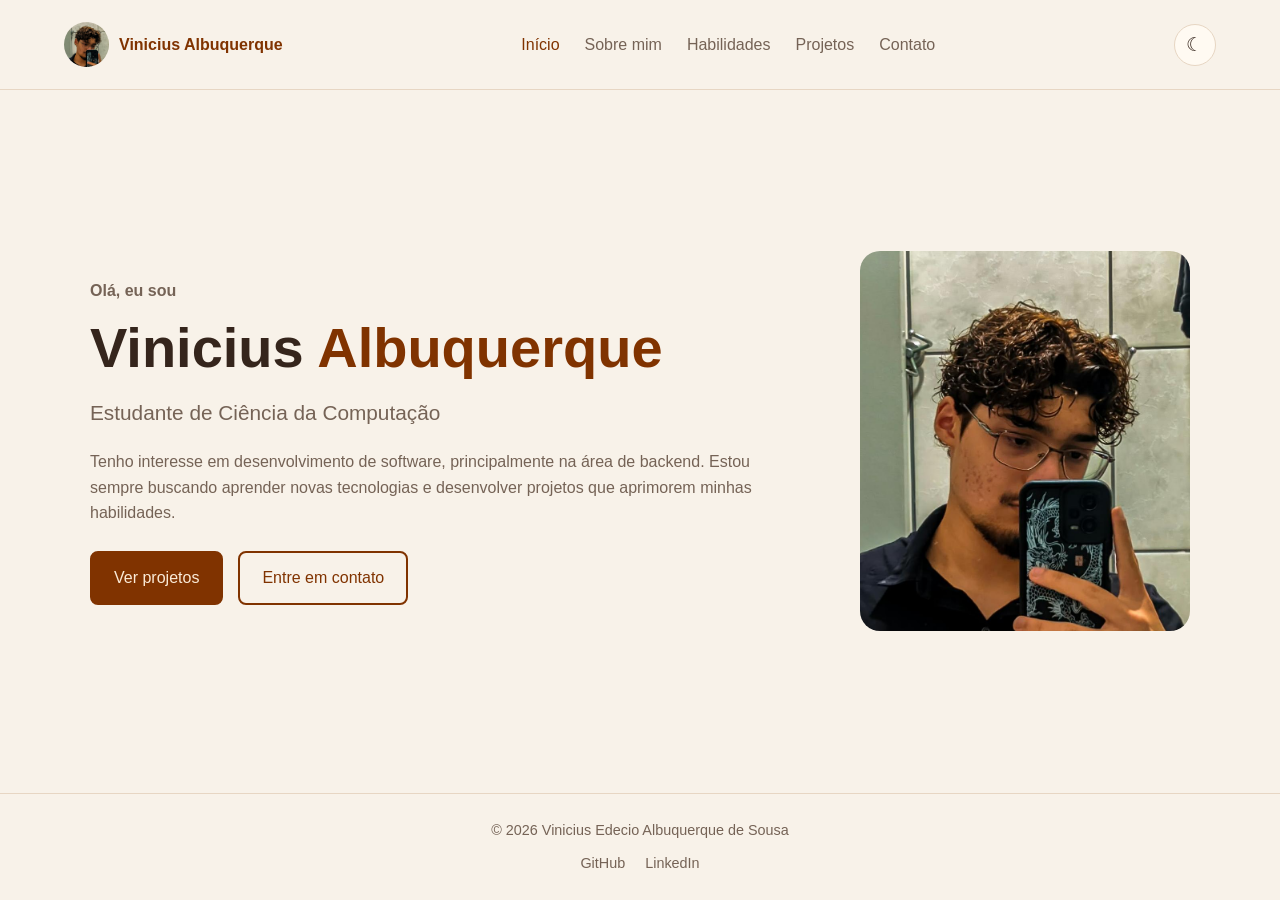
==== index.html @ 4494a406 "feat: importando conteudo" ====
<!DOCTYPE html>
<html lang="pt-BR">
<head>
    <meta charset="UTF-8">
    <meta name="viewport" content="width=device-width, initial-scale=1.0">
    <title>Portfólio | Vinicius Albuquerque</title>
    <link rel="stylesheet" href="css/style.css">
    <script src="js/script.js" defer></script>
</head>
<body>

    <header class="cabecalho">
        <a href="index.html" class="marca">
            <img src="img/fotoeu.jpeg" alt="Foto de Vinicius Albuquerque">
            <span>Vinicius Albuquerque</span>
        </a>

        <nav class="menu">
            <a href="index.html" class="ativo">Início</a>
            <a href="sobre.html">Sobre mim</a>
            <a href="habilidades.html">Habilidades</a>
            <a href="projetos.html">Projetos</a>
            <a href="contato.html">Contato</a>
        </nav>

        <button id="tema" class="botao-tema">☾</button>
    </header>

    <main class="inicio">
        <div class="inicio-texto">
            <p class="destaque">Olá, eu sou</p>

            <h1>Vinicius <span>Albuquerque</span></h1>

            <h2>Estudante de Ciência da Computação</h2>

            <p>
                Tenho interesse em desenvolvimento de software,
                principalmente na área de backend. Estou sempre
                buscando aprender novas tecnologias e desenvolver
                projetos que aprimorem minhas habilidades.
            </p>

            <div class="botoes">
                <a href="projetos.html" class="botao">Ver projetos</a>
                <a href="contato.html" class="botao botao-secundario">
                    Entre em contato
                </a>
            </div>
        </div>

        <div class="inicio-imagem">
            <img src="img/fotoeu.jpeg" alt="Foto de Vinicius Albuquerque">
        </div>
    </main>

    <footer class="rodape">
        <p>© <span id="ano"></span> Vinicius Edecio Albuquerque de Sousa</p>

        <div class="redes-rodape">
            <a href="https://github.com/Viniccius-Albuquerque" target="_blank"
            rel="noopener noreferrer">GitHub</a>

            <a href="https://www.linkedin.com/in/vinicius-albuquerque-376a172ba/" target="_blank"
            rel="noopener noreferrer">LinkedIn</a>
        </div>
    </footer>

</body>
</html>
---- css/style.css ----
:root {
    --marrom: rgb(128, 51, 0);
    --fundo: #f8f2e9;
    --cartao: #fffaf2;
    --texto: #35251c;
    --cinza: #756356;
    --borda: #e7d6c3;
}

body.escuro {
    --fundo: #171411;
    --cartao: #241e19;
    --texto: #f7e9d9;
    --cinza: #c3ad99;
    --borda: #49372a;
}

* {
    margin: 0;
    padding: 0;
    box-sizing: border-box;
}

body {
    font-family: Arial, sans-serif;
    background-color: var(--fundo);
    color: var(--texto);
    line-height: 1.6;
    min-height: 100vh;
    display: flex;
    flex-direction: column;
}

a {
    color: inherit;
    text-decoration: none;
}

main {
    flex: 1;
}

.cabecalho {
    display: flex;
    justify-content: space-between;
    align-items: center;
    gap: 20px;
    padding: 22px 5%;
    border-bottom: 1px solid var(--borda);
}
.logo {
    font-size: 1.8rem;
    font-weight: bold;
    color: var(--marrom);
}
.logo span {
    color: var(--texto);
}
.marca {
    display: flex;
    align-items: center;
    gap: 10px;
    color: var(--marrom);
    font-weight: bold;
}
.marca img {
    width: 45px;
    height: 45px;
    border-radius: 50%;
    object-fit: cover;
}
.menu {
    display: flex;
    gap: 25px;
}
.menu a {
    color: var(--cinza);
}
.menu a:hover,
.menu .ativo {
    color: var(--marrom);
}
.botao-tema {
    background-color: var(--cartao);
    color: var(--texto);
    border: 1px solid var(--borda);
    border-radius: 50%;
    width: 42px;
    height: 42px;
    font-size: 1.2rem;
}
.botao {
    display: inline-block;
    background-color: var(--marrom);
    color: antiquewhite;
    padding: 12px 22px;
    border: 2px solid var(--marrom);
    border-radius: 8px;
    cursor: pointer;
}
.botao:hover {
    background-color: #4b210b;
}
.botao,
.botao-tema {
    transition: transform 0.2s;
}
.botao:hover,
.botao-tema:hover {
    transform: translateY(-3px);
}
.botao-secundario {
    background-color: transparent;
    color: var(--marrom);
}
.botao-secundario:hover {
    background-color: var(--marrom);
    color: antiquewhite;
}
.botoes {
    display: flex;
    gap: 15px;
    margin-top: 25px;
    flex-wrap: wrap;
}


.inicio {
    display: flex;
    align-items: center;
    justify-content: space-between;
    gap: 60px;
    width: 90%;
    max-width: 1100px;
    margin: auto;
    padding: 80px 0;
}
.inicio-texto {
    flex: 1;
}
.destaque {
    color: var(--marrom);
    font-weight: bold;
    margin-bottom: 10px;
}
.inicio h1 {
    font-size: 3.5rem;
    line-height: 1.2;
    margin-bottom: 15px;
}
.inicio h1 span,
.titulo-pagina h1 span {
    color: var(--marrom);
}
.inicio h2 {
    color: var(--cinza);
    font-size: 1.3rem;
    font-weight: normal;
    margin-bottom: 20px;
}
.inicio-texto p {
    color: var(--cinza);
}
.inicio-imagem {
    width: 330px;
    height: 380px;
    background-color: var(--borda);
    border-radius: 20px;
    overflow: hidden;
}
.inicio-imagem img {
    width: 100%;
    height: 100%;
    object-fit: cover;
}

.pagina {
    width: 90%;
    max-width: 1100px;
    margin: auto;
    padding: 60px 0;
}

.titulo-pagina {
    text-align: center;
    margin-bottom: 40px;
}

.titulo-pagina h1 {
    font-size: 2.8rem;
    margin-bottom: 15px;
}

.subtitulo {
    color: var(--cinza);
}

.cartao {
    background-color: var(--cartao);
    border: 1px solid var(--borda);
    border-radius: 14px;
    padding: 28px;
}

.cartao h2 {
    color: var(--marrom);
    margin-bottom: 15px;
}

.sobre {
    max-width: 850px;
    margin: auto;
}

.sobre p {
    color: var(--cinza);
    margin-bottom: 15px;
}
#mostrar-mais {
    margin-top: 10px;
}

.grade-habilidades {
    display: grid;
    grid-template-columns: repeat(3, 1fr);
    gap: 22px;
}

.habilidade {
    text-align: center;
}


.icone {
    display: flex;
    align-items: center;
    justify-content: center;
    width: 65px;
    height: 65px;
    margin: 0 auto 20px;
    border-radius: 15px;
    background-color: var(--marrom);
    color: antiquewhite;
    font-size: 1.3rem;
    font-weight: bold;
}

.habilidade p {
    color: var(--cinza);
}

.grade-projetos {
    display: grid;
    grid-template-columns: repeat(2, 1fr);
    gap: 25px;
}

.etiqueta {
    color: var(--marrom);
    font-weight: bold;
    margin-bottom: 15px;
}

.projeto p {
    color: var(--cinza);
    margin-bottom: 20px;
}

.tags {
    display: flex;
    flex-wrap: wrap;
    gap: 8px;
    margin-bottom: 20px;
}

.tags span {
    border: 1px solid var(--borda);
    border-radius: 5px;
    padding: 5px 10px;
    color: var(--cinza);
    font-size: 0.85rem;
}

.link-projeto {
    color: var(--marrom);
    font-weight: bold;
}

.link-projeto:hover {
    text-decoration: underline;
}

.contato {
    display: grid;
    grid-template-columns: 1fr 1.3fr;
    gap: 25px;
    align-items: start;
}

.rede {
    display: block;
    border: 1px solid var(--borda);
    border-radius: 8px;
    padding: 15px;
    margin-top: 12px;
}

.rede:hover {
    color: var(--marrom);
}

.campo {
    display: flex;
    flex-direction: column;
    margin-bottom: 20px;
}

.campo label {
    margin-bottom: 8px;
    font-weight: bold;
}

.campo input,
.campo textarea {
    padding: 12px;
    border: 1px solid var(--borda);
    border-radius: 8px;
    background-color: var(--fundo);
    color: var(--texto);
    font-family: Arial, sans-serif;
    font-size: 1rem;
}

.campo textarea {
    resize: vertical;
}

.rodape {
    text-align: center;
    padding: 25px 5%;
    border-top: 1px solid var(--borda);
    color: var(--cinza);
    font-size: 0.9rem;
}
.redes-rodape {
    display: flex;
    justify-content: center;
    gap: 20px;
    margin-top: 10px;
}

.redes-rodape a:hover {
    color: var(--marrom);
}

@media (max-width: 800px) {
    .cabecalho {
        flex-wrap: wrap;
        justify-content: center;
    }

    .menu {
        flex-wrap: wrap;
        justify-content: center;
        gap: 15px;
    }

    .inicio {
        gap: 30px;
    }

    .inicio-imagem {
        width: 280px;
        height: 330px;
    }

    .grade-habilidades {
        grid-template-columns: repeat(2, 1fr);
    }
}

@media (max-width: 600px) {
    .inicio {
        flex-direction: column-reverse;
        text-align: center;
    }

    .inicio h1 {
        font-size: 2.5rem;
    }

    .inicio-imagem {
        width: 250px;
        height: 280px;
    }

    .botoes {
        justify-content: center;
    }

    .grade-habilidades,
    .grade-projetos,
    .contato {
        grid-template-columns: 1fr;
    }

    .titulo-pagina h1 {
        font-size: 2.2rem;
    }
}
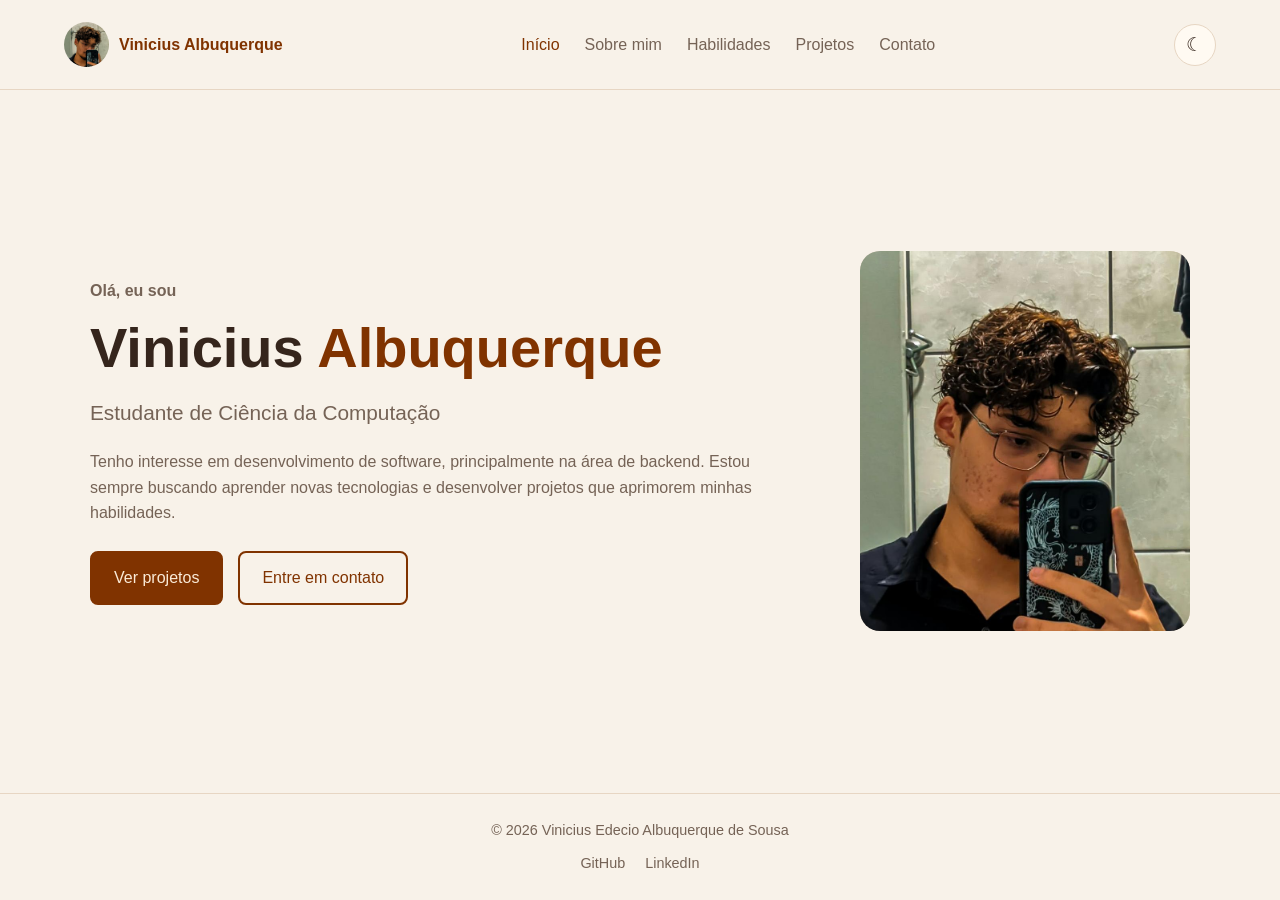
==== commit a700e6b1: "update: caminho dos arquivos" ====
--- a/index.html
+++ b/index.html
@@ -18,10 +18,10 @@
 
         <nav class="menu">
             <a href="index.html" class="ativo">Início</a>
-            <a href="sobre.html">Sobre mim</a>
-            <a href="habilidades.html">Habilidades</a>
-            <a href="projetos.html">Projetos</a>
-            <a href="contato.html">Contato</a>
+            <a href="templates/sobre.html">Sobre mim</a>
+            <a href="templates/habilidades.html">Habilidades</a>
+            <a href="templates/projetos.html">Projetos</a>
+            <a href="templates/contato.html">Contato</a>
         </nav>
 
         <button id="tema" class="botao-tema">☾</button>
@@ -43,8 +43,8 @@
             </p>
 
             <div class="botoes">
-                <a href="projetos.html" class="botao">Ver projetos</a>
-                <a href="contato.html" class="botao botao-secundario">
+                <a href="templates/projetos.html" class="botao">Ver projetos</a>
+                <a href="templates/contato.html" class="botao botao-secundario">
                     Entre em contato
                 </a>
             </div>
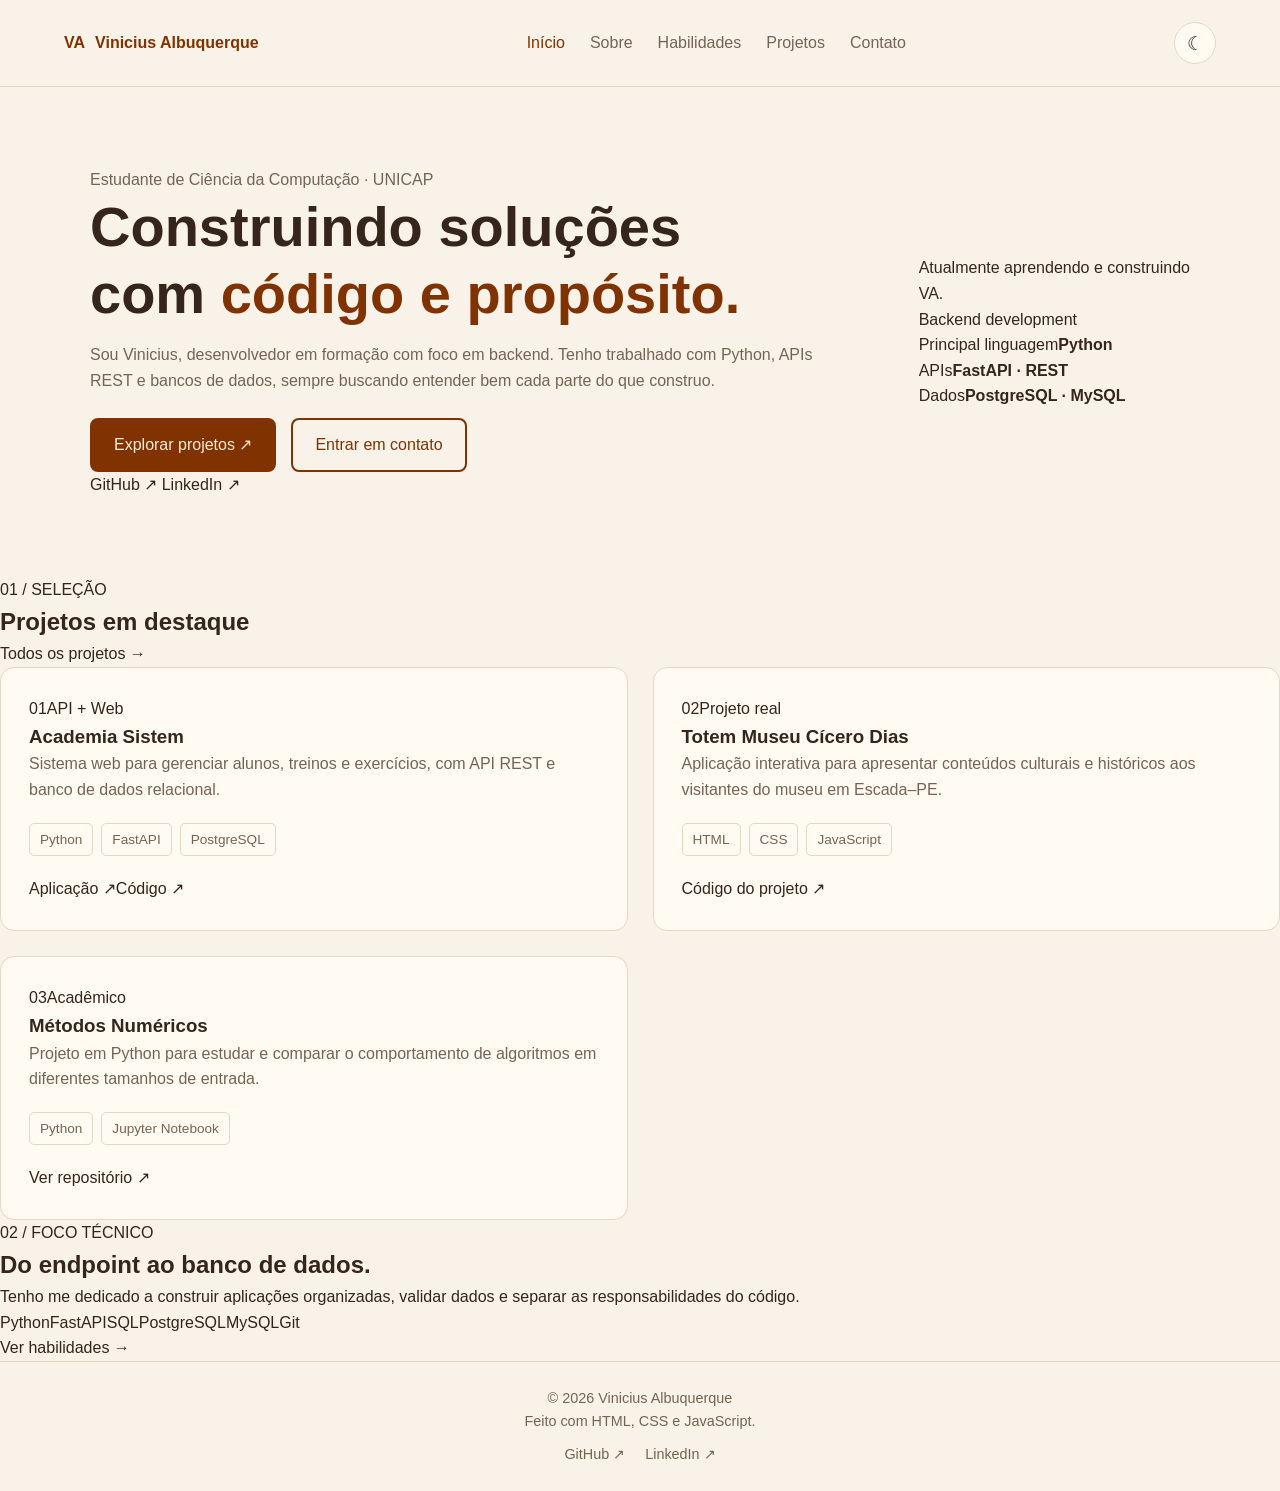
==== commit 08af5eae: "Reestruturar página inicial do portfólio" ====
--- a/index.html
+++ b/index.html
@@ -1,71 +1,97 @@
-
 <!DOCTYPE html>
 <html lang="pt-BR">
 <head>
     <meta charset="UTF-8">
     <meta name="viewport" content="width=device-width, initial-scale=1.0">
-    <title>Portfólio | Vinicius Albuquerque</title>
+    <meta name="description" content="Portfólio de Vinicius Albuquerque, estudante de Ciência da Computação com foco em desenvolvimento backend, Python e APIs.">
+    <meta name="theme-color" content="#f8f2e9">
+    <title>Vinicius Albuquerque | Desenvolvedor Backend</title>
     <link rel="stylesheet" href="css/style.css">
     <script src="js/script.js" defer></script>
 </head>
 <body>
-
     <header class="cabecalho">
-        <a href="index.html" class="marca">
-            <img src="img/fotoeu.jpeg" alt="Foto de Vinicius Albuquerque">
+        <a href="index.html" class="marca" aria-label="Página inicial de Vinicius Albuquerque">
+            <span class="marca-simbolo">VA</span>
             <span>Vinicius Albuquerque</span>
         </a>
-
-        <nav class="menu">
-            <a href="index.html" class="ativo">Início</a>
-            <a href="templates/sobre.html">Sobre mim</a>
+        <nav class="menu" aria-label="Navegação principal">
+            <a href="index.html" class="ativo" aria-current="page">Início</a>
+            <a href="templates/sobre.html">Sobre</a>
             <a href="templates/habilidades.html">Habilidades</a>
             <a href="templates/projetos.html">Projetos</a>
             <a href="templates/contato.html">Contato</a>
         </nav>
-
-        <button id="tema" class="botao-tema">☾</button>
+        <button id="tema" class="botao-tema" type="button" aria-label="Alternar tema" title="Alternar tema">☾</button>
     </header>
 
-    <main class="inicio">
-        <div class="inicio-texto">
-            <p class="destaque">Olá, eu sou</p>
+    <main>
+        <section class="inicio largura">
+            <div class="inicio-texto">
+                <p class="sobretitulo"><span class="ponto"></span> Estudante de Ciência da Computação · UNICAP</p>
+                <h1>Construindo soluções<br>com <span>código e propósito.</span></h1>
+                <p class="introducao">Sou Vinicius, desenvolvedor em formação com foco em backend. Tenho trabalhado com Python, APIs REST e bancos de dados, sempre buscando entender bem cada parte do que construo.</p>
+                <div class="botoes">
+                    <a href="templates/projetos.html" class="botao">Explorar projetos <span aria-hidden="true">↗</span></a>
+                    <a href="templates/contato.html" class="botao botao-secundario">Entrar em contato</a>
+                </div>
+                <div class="atalhos">
+                    <a href="https://github.com/Viniccius-Albuquerque" target="_blank" rel="noopener noreferrer">GitHub <span aria-hidden="true">↗</span></a>
+                    <a href="https://www.linkedin.com/in/vinicius-albuquerque-376a172ba/" target="_blank" rel="noopener noreferrer">LinkedIn <span aria-hidden="true">↗</span></a>
+                </div>
+            </div>
+            <aside class="cartao-perfil" aria-label="Resumo profissional">
+                <div class="perfil-topo"><span class="status"></span> Atualmente aprendendo e construindo</div>
+                <div class="perfil-iniciais">VA<span>.</span></div>
+                <p class="perfil-legenda">Backend development</p>
+                <div class="linha-perfil"></div>
+                <div class="perfil-dado"><span>Principal linguagem</span><strong>Python</strong></div>
+                <div class="perfil-dado"><span>APIs</span><strong>FastAPI · REST</strong></div>
+                <div class="perfil-dado"><span>Dados</span><strong>PostgreSQL · MySQL</strong></div>
+            </aside>
+        </section>
 
-            <h1>Vinicius <span>Albuquerque</span></h1>
+        <section class="secao largura">
+            <div class="cabecalho-secao">
+                <div><p class="sobretitulo">01 / SELEÇÃO</p><h2>Projetos em destaque</h2></div>
+                <a class="link-texto" href="templates/projetos.html">Todos os projetos <span aria-hidden="true">→</span></a>
+            </div>
+            <div class="grade-projetos">
+                <article class="cartao projeto">
+                    <div class="projeto-topo"><span class="projeto-numero">01</span><span class="projeto-tipo">API + Web</span></div>
+                    <h3>Academia Sistem</h3>
+                    <p>Sistema web para gerenciar alunos, treinos e exercícios, com API REST e banco de dados relacional.</p>
+                    <div class="tags"><span>Python</span><span>FastAPI</span><span>PostgreSQL</span></div>
+                    <div class="links-projeto"><a href="https://academiasistem.netlify.app" target="_blank" rel="noopener noreferrer">Aplicação ↗</a><a href="https://github.com/Viniccius-Albuquerque/Academia_Sistem" target="_blank" rel="noopener noreferrer">Código ↗</a></div>
+                </article>
+                <article class="cartao projeto">
+                    <div class="projeto-topo"><span class="projeto-numero">02</span><span class="projeto-tipo">Projeto real</span></div>
+                    <h3>Totem Museu Cícero Dias</h3>
+                    <p>Aplicação interativa para apresentar conteúdos culturais e históricos aos visitantes do museu em Escada–PE.</p>
+                    <div class="tags"><span>HTML</span><span>CSS</span><span>JavaScript</span></div>
+                    <div class="links-projeto"><a href="https://github.com/Viniccius-Albuquerque/site-Cicero-Dias" target="_blank" rel="noopener noreferrer">Código do projeto ↗</a></div>
+                </article>
+                <article class="cartao projeto">
+                    <div class="projeto-topo"><span class="projeto-numero">03</span><span class="projeto-tipo">Acadêmico</span></div>
+                    <h3>Métodos Numéricos</h3>
+                    <p>Projeto em Python para estudar e comparar o comportamento de algoritmos em diferentes tamanhos de entrada.</p>
+                    <div class="tags"><span>Python</span><span>Jupyter Notebook</span></div>
+                    <div class="links-projeto"><a href="https://github.com/Viniccius-Albuquerque/Numerical-Methods" target="_blank" rel="noopener noreferrer">Ver repositório ↗</a></div>
+                </article>
+            </div>
+        </section>
 
-            <h2>Estudante de Ciência da Computação</h2>
-
-            <p>
-                Tenho interesse em desenvolvimento de software,
-                principalmente na área de backend. Estou sempre
-                buscando aprender novas tecnologias e desenvolver
-                projetos que aprimorem minhas habilidades.
-            </p>
-
-            <div class="botoes">
-                <a href="templates/projetos.html" class="botao">Ver projetos</a>
-                <a href="templates/contato.html" class="botao botao-secundario">
-                    Entre em contato
-                </a>
-            </div>
-        </div>
-
-        <div class="inicio-imagem">
-            <img src="img/fotoeu.jpeg" alt="Foto de Vinicius Albuquerque">
-        </div>
+        <section class="faixa largura">
+            <div><p class="sobretitulo">02 / FOCO TÉCNICO</p><h2>Do endpoint ao banco de dados.</h2><p>Tenho me dedicado a construir aplicações organizadas, validar dados e separar as responsabilidades do código.</p></div>
+            <div class="stack-lista"><span>Python</span><span>FastAPI</span><span>SQL</span><span>PostgreSQL</span><span>MySQL</span><span>Git</span></div>
+            <a class="link-texto" href="templates/habilidades.html">Ver habilidades <span aria-hidden="true">→</span></a>
+        </section>
     </main>
 
     <footer class="rodape">
-        <p>© <span id="ano"></span> Vinicius Edecio Albuquerque de Sousa</p>
-
-        <div class="redes-rodape">
-            <a href="https://github.com/Viniccius-Albuquerque" target="_blank"
-            rel="noopener noreferrer">GitHub</a>
-
-            <a href="https://www.linkedin.com/in/vinicius-albuquerque-376a172ba/" target="_blank"
-            rel="noopener noreferrer">LinkedIn</a>
-        </div>
+        <p>© <span id="ano"></span> Vinicius Albuquerque</p>
+        <p>Feito com HTML, CSS e JavaScript.</p>
+        <div class="redes-rodape"><a href="https://github.com/Viniccius-Albuquerque" target="_blank" rel="noopener noreferrer">GitHub ↗</a><a href="https://www.linkedin.com/in/vinicius-albuquerque-376a172ba/" target="_blank" rel="noopener noreferrer">LinkedIn ↗</a></div>
     </footer>
-
 </body>
-</html>
+</html>
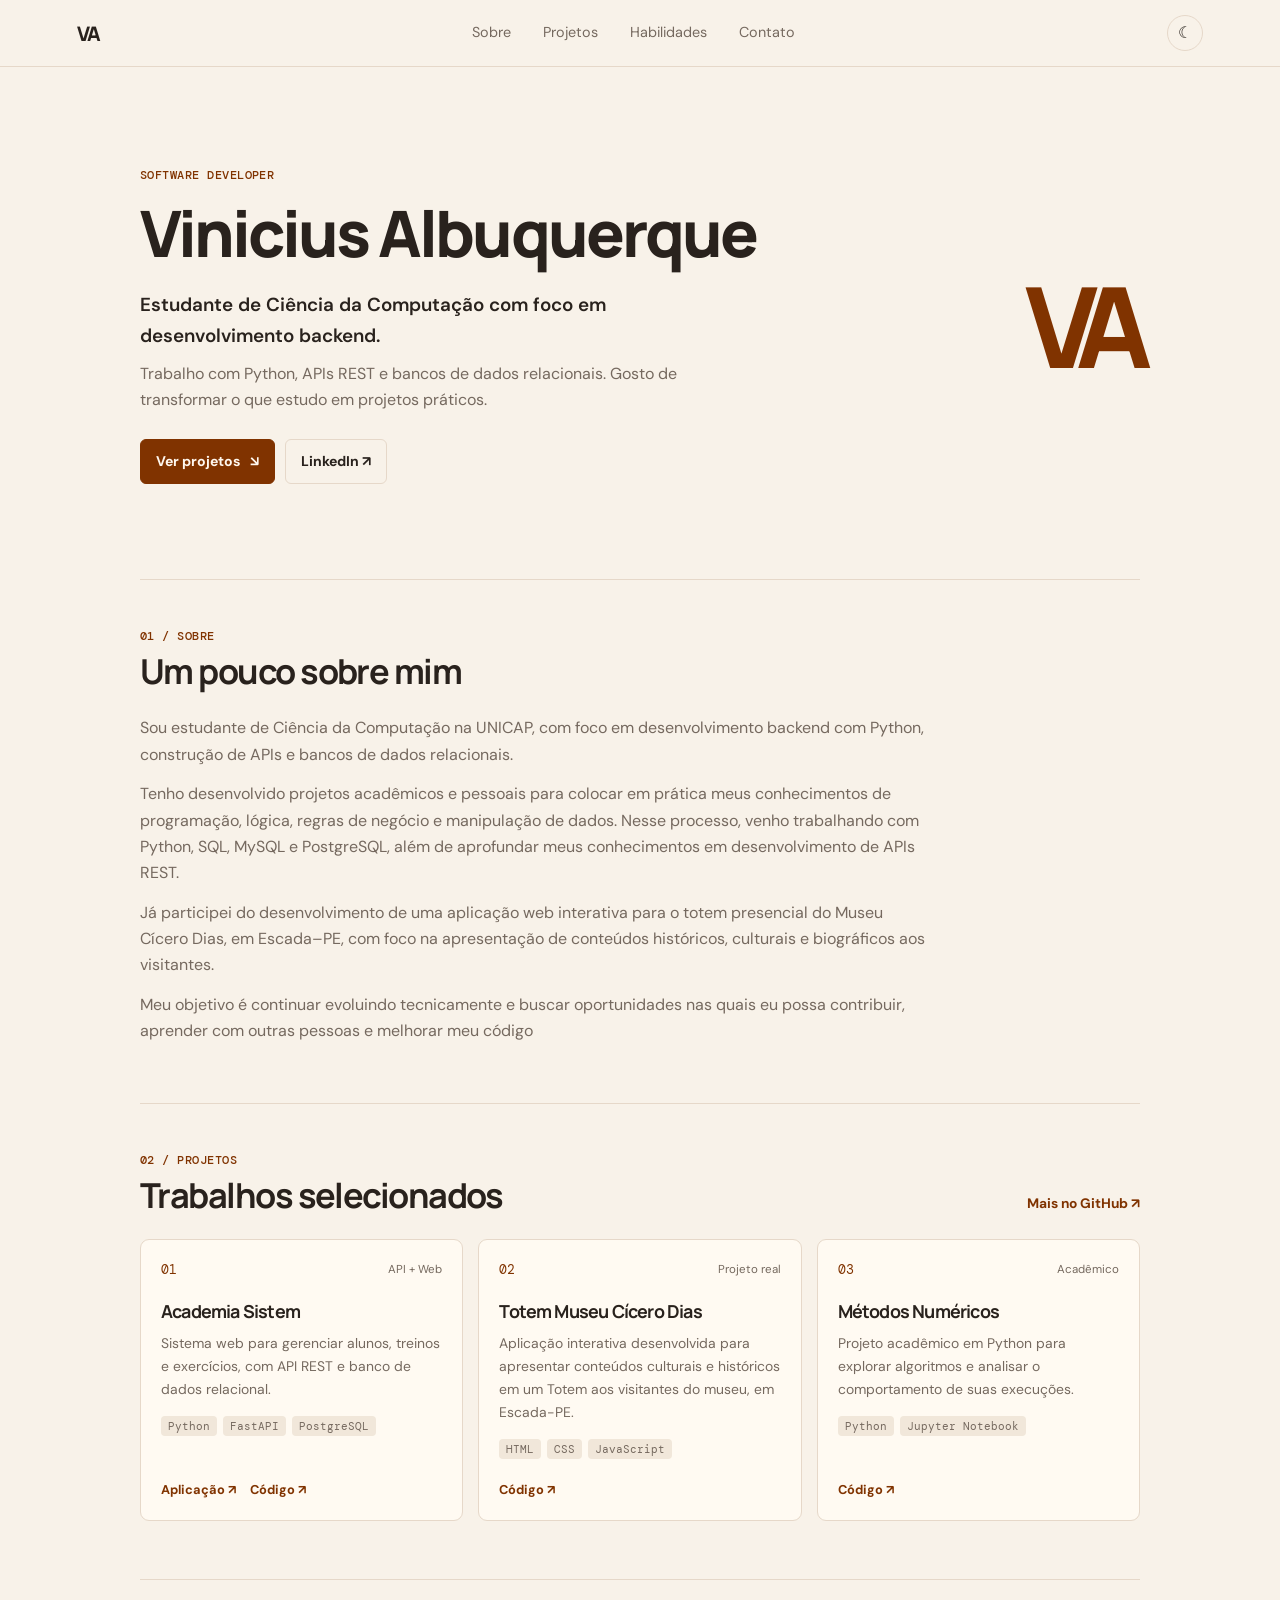
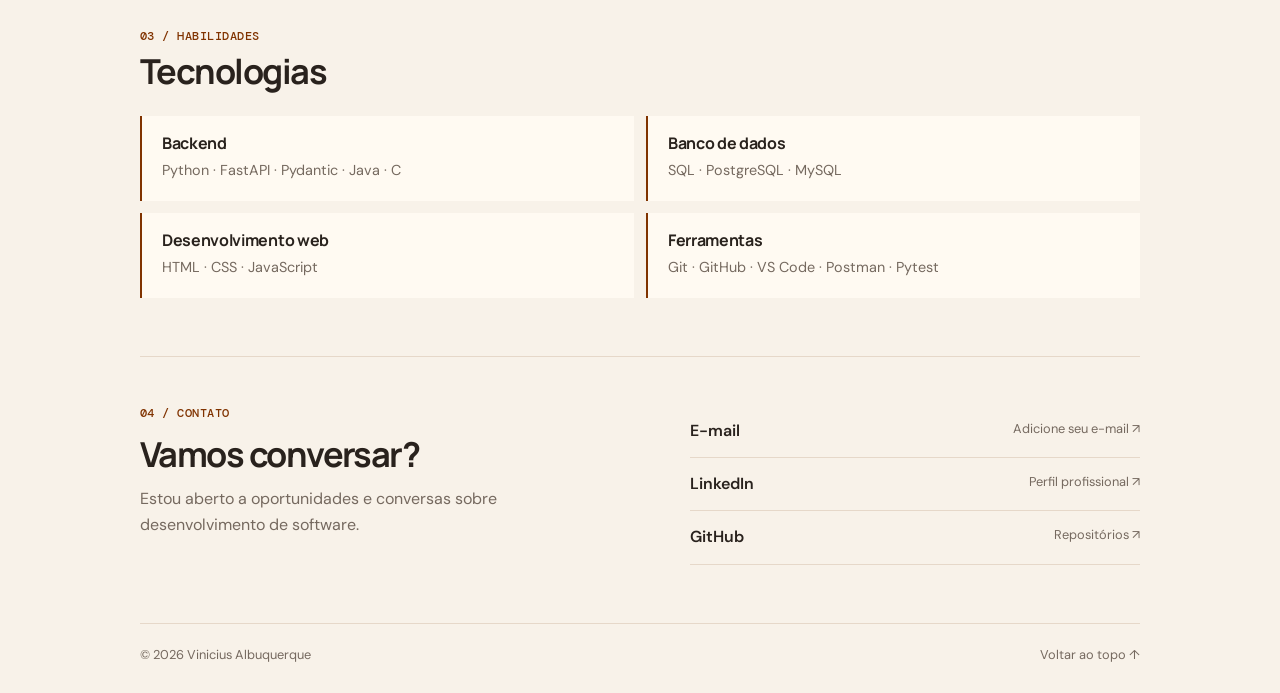
==== commit c6f1cb1d: "refactor: atualizando a arquitetura" ====
--- a/index.html
+++ b/index.html
@@ -3,95 +3,145 @@
 <head>
     <meta charset="UTF-8">
     <meta name="viewport" content="width=device-width, initial-scale=1.0">
-    <meta name="description" content="Portfólio de Vinicius Albuquerque, estudante de Ciência da Computação com foco em desenvolvimento backend, Python e APIs.">
+    <meta name="description" content="Portfólio de Vinicius Albuquerque, estudante de Ciência da Computação com foco em desenvolvimento backend.">
     <meta name="theme-color" content="#f8f2e9">
-    <title>Vinicius Albuquerque | Desenvolvedor Backend</title>
+    <title>Vinicius Albuquerque | Desenvolvedor</title>
     <link rel="stylesheet" href="css/style.css">
     <script src="js/script.js" defer></script>
 </head>
 <body>
     <header class="cabecalho">
-        <a href="index.html" class="marca" aria-label="Página inicial de Vinicius Albuquerque">
-            <span class="marca-simbolo">VA</span>
-            <span>Vinicius Albuquerque</span>
-        </a>
-        <nav class="menu" aria-label="Navegação principal">
-            <a href="index.html" class="ativo" aria-current="page">Início</a>
-            <a href="templates/sobre.html">Sobre</a>
-            <a href="templates/habilidades.html">Habilidades</a>
-            <a href="templates/projetos.html">Projetos</a>
-            <a href="templates/contato.html">Contato</a>
+        <a class="marca" href="#inicio" aria-label="Vinicius Albuquerque — início">VA</a>
+
+        <nav class="navegacao" aria-label="Navegação principal">
+            <a href="#sobre">Sobre</a>
+            <a href="#projetos">Projetos</a>
+            <a href="#habilidades">Habilidades</a>
+            <a href="#contato">Contato</a>
         </nav>
-        <button id="tema" class="botao-tema" type="button" aria-label="Alternar tema" title="Alternar tema">☾</button>
+
+        <button class="botao-tema" id="tema" type="button" aria-label="Ativar tema escuro" title="Alternar tema">☾</button>
     </header>
 
     <main>
-        <section class="inicio largura">
-            <div class="inicio-texto">
-                <p class="sobretitulo"><span class="ponto"></span> Estudante de Ciência da Computação · UNICAP</p>
-                <h1>Construindo soluções<br>com <span>código e propósito.</span></h1>
-                <p class="introducao">Sou Vinicius, desenvolvedor em formação com foco em backend. Tenho trabalhado com Python, APIs REST e bancos de dados, sempre buscando entender bem cada parte do que construo.</p>
-                <div class="botoes">
-                    <a href="templates/projetos.html" class="botao">Explorar projetos <span aria-hidden="true">↗</span></a>
-                    <a href="templates/contato.html" class="botao botao-secundario">Entrar em contato</a>
-                </div>
-                <div class="atalhos">
-                    <a href="https://github.com/Viniccius-Albuquerque" target="_blank" rel="noopener noreferrer">GitHub <span aria-hidden="true">↗</span></a>
-                    <a href="https://www.linkedin.com/in/vinicius-albuquerque-376a172ba/" target="_blank" rel="noopener noreferrer">LinkedIn <span aria-hidden="true">↗</span></a>
+        <section class="inicio secao-largura" id="inicio">
+            <div class="inicio-conteudo">
+                <p class="sobretitulo">Software Developer</p>
+                <h1>Vinicius Albuquerque</h1>
+                <p class="cargo">Estudante de Ciência da Computação com foco em desenvolvimento backend.</p>
+                <p class="resumo">Trabalho com Python, APIs REST e bancos de dados relacionais. Gosto de transformar o que estudo em projetos práticos.</p>
+                <div class="acoes">
+                    <a class="botao" href="#projetos">Ver projetos <span aria-hidden="true">↘</span></a>
+                    <a class="botao botao-secundario" href="https://www.linkedin.com/in/vinicius-albuquerque-376a172ba/" target="_blank" rel="noopener noreferrer">LinkedIn ↗</a>
                 </div>
             </div>
-            <aside class="cartao-perfil" aria-label="Resumo profissional">
-                <div class="perfil-topo"><span class="status"></span> Atualmente aprendendo e construindo</div>
-                <div class="perfil-iniciais">VA<span>.</span></div>
-                <p class="perfil-legenda">Backend development</p>
-                <div class="linha-perfil"></div>
-                <div class="perfil-dado"><span>Principal linguagem</span><strong>Python</strong></div>
-                <div class="perfil-dado"><span>APIs</span><strong>FastAPI · REST</strong></div>
-                <div class="perfil-dado"><span>Dados</span><strong>PostgreSQL · MySQL</strong></div>
-            </aside>
+            <div class="monograma" aria-hidden="true">VA</div>
         </section>
 
-        <section class="secao largura">
-            <div class="cabecalho-secao">
-                <div><p class="sobretitulo">01 / SELEÇÃO</p><h2>Projetos em destaque</h2></div>
-                <a class="link-texto" href="templates/projetos.html">Todos os projetos <span aria-hidden="true">→</span></a>
+        <section class="secao secao-largura" id="sobre">
+            <div class="titulo-secao">
+                <p class="sobretitulo">01 / Sobre</p>
+                <h2>Um pouco sobre mim</h2>
             </div>
+            <div class="sobre-conteudo">
+                <p>Sou estudante de Ciência da Computação na UNICAP, com foco em desenvolvimento backend com Python, construção de APIs e bancos de dados relacionais.</p>
+                <p>Tenho desenvolvido projetos acadêmicos e pessoais para colocar em prática meus conhecimentos de programação, lógica, regras de negócio e manipulação de dados. Nesse processo, venho trabalhando com Python, SQL, MySQL e PostgreSQL, além de aprofundar meus conhecimentos em desenvolvimento de APIs REST.</p>
+                <p>Já participei do desenvolvimento de uma aplicação web interativa para o totem presencial do Museu Cícero Dias, em Escada–PE, com foco na apresentação de conteúdos históricos, culturais e biográficos aos visitantes.</p>
+                <p>Meu objetivo é continuar evoluindo tecnicamente e buscar oportunidades nas quais eu possa contribuir, aprender com outras pessoas e melhorar meu código</p>
+            </div>
+        </section>
+
+        <section class="secao secao-largura" id="projetos">
+            <div class="titulo-secao titulo-com-link">
+                <div>
+                    <p class="sobretitulo">02 / Projetos</p>
+                    <h2>Trabalhos selecionados</h2>
+                </div>
+                <a class="link-texto" href="https://github.com/Viniccius-Albuquerque" target="_blank" rel="noopener noreferrer">Mais no GitHub ↗</a>
+            </div>
+
             <div class="grade-projetos">
-                <article class="cartao projeto">
-                    <div class="projeto-topo"><span class="projeto-numero">01</span><span class="projeto-tipo">API + Web</span></div>
+                <article class="projeto">
+                    <div class="projeto-cabecalho"><span>01</span><span class="tipo-projeto">API + Web</span></div>
                     <h3>Academia Sistem</h3>
                     <p>Sistema web para gerenciar alunos, treinos e exercícios, com API REST e banco de dados relacional.</p>
-                    <div class="tags"><span>Python</span><span>FastAPI</span><span>PostgreSQL</span></div>
-                    <div class="links-projeto"><a href="https://academiasistem.netlify.app" target="_blank" rel="noopener noreferrer">Aplicação ↗</a><a href="https://github.com/Viniccius-Albuquerque/Academia_Sistem" target="_blank" rel="noopener noreferrer">Código ↗</a></div>
+                    <ul class="tecnologias-projeto" aria-label="Tecnologias utilizadas">
+                        <li>Python</li><li>FastAPI</li><li>PostgreSQL</li>
+                    </ul>
+                    <div class="links-projeto">
+                        <a href="https://academiasistem.netlify.app" target="_blank" rel="noopener noreferrer">Aplicação ↗</a>
+                        <a href="https://github.com/Viniccius-Albuquerque/Academia_Sistem" target="_blank" rel="noopener noreferrer">Código ↗</a>
+                    </div>
                 </article>
-                <article class="cartao projeto">
-                    <div class="projeto-topo"><span class="projeto-numero">02</span><span class="projeto-tipo">Projeto real</span></div>
+
+                <article class="projeto">
+                    <div class="projeto-cabecalho"><span>02</span><span class="tipo-projeto">Projeto real</span></div>
                     <h3>Totem Museu Cícero Dias</h3>
-                    <p>Aplicação interativa para apresentar conteúdos culturais e históricos aos visitantes do museu em Escada–PE.</p>
-                    <div class="tags"><span>HTML</span><span>CSS</span><span>JavaScript</span></div>
-                    <div class="links-projeto"><a href="https://github.com/Viniccius-Albuquerque/site-Cicero-Dias" target="_blank" rel="noopener noreferrer">Código do projeto ↗</a></div>
+                    <p>Aplicação interativa desenvolvida para apresentar conteúdos culturais e históricos em um Totem aos visitantes do museu, em Escada-PE.</p>
+                    <ul class="tecnologias-projeto" aria-label="Tecnologias utilizadas">
+                        <li>HTML</li><li>CSS</li><li>JavaScript</li>
+                    </ul>
+                    <div class="links-projeto">
+                        <a href="https://github.com/Viniccius-Albuquerque/site-Cicero-Dias" target="_blank" rel="noopener noreferrer">Código ↗</a>
+                    </div>
                 </article>
-                <article class="cartao projeto">
-                    <div class="projeto-topo"><span class="projeto-numero">03</span><span class="projeto-tipo">Acadêmico</span></div>
+
+                <article class="projeto">
+                    <div class="projeto-cabecalho"><span>03</span><span class="tipo-projeto">Acadêmico</span></div>
                     <h3>Métodos Numéricos</h3>
-                    <p>Projeto em Python para estudar e comparar o comportamento de algoritmos em diferentes tamanhos de entrada.</p>
-                    <div class="tags"><span>Python</span><span>Jupyter Notebook</span></div>
-                    <div class="links-projeto"><a href="https://github.com/Viniccius-Albuquerque/Numerical-Methods" target="_blank" rel="noopener noreferrer">Ver repositório ↗</a></div>
+                    <p>Projeto acadêmico em Python para explorar algoritmos e analisar o comportamento de suas execuções.</p>
+                    <ul class="tecnologias-projeto" aria-label="Tecnologias utilizadas">
+                        <li>Python</li><li>Jupyter Notebook</li>
+                    </ul>
+                    <div class="links-projeto">
+                        <a href="https://github.com/Viniccius-Albuquerque/Numerical-Methods" target="_blank" rel="noopener noreferrer">Código ↗</a>
+                    </div>
                 </article>
             </div>
         </section>
 
-        <section class="faixa largura">
-            <div><p class="sobretitulo">02 / FOCO TÉCNICO</p><h2>Do endpoint ao banco de dados.</h2><p>Tenho me dedicado a construir aplicações organizadas, validar dados e separar as responsabilidades do código.</p></div>
-            <div class="stack-lista"><span>Python</span><span>FastAPI</span><span>SQL</span><span>PostgreSQL</span><span>MySQL</span><span>Git</span></div>
-            <a class="link-texto" href="templates/habilidades.html">Ver habilidades <span aria-hidden="true">→</span></a>
+        <section class="secao secao-largura" id="habilidades">
+            <div class="titulo-secao">
+                <p class="sobretitulo">03 / Habilidades</p>
+                <h2>Tecnologias</h2>
+            </div>
+            <div class="grade-habilidades">
+                <div class="grupo-habilidade">
+                    <h3>Backend</h3>
+                    <p>Python · FastAPI · Pydantic · Java · C</p>
+                </div>
+                <div class="grupo-habilidade">
+                    <h3>Banco de dados</h3>
+                    <p>SQL · PostgreSQL · MySQL</p>
+                </div>
+                <div class="grupo-habilidade">
+                    <h3>Desenvolvimento web</h3>
+                    <p>HTML · CSS · JavaScript</p>
+                </div>
+                <div class="grupo-habilidade">
+                    <h3>Ferramentas</h3>
+                    <p>Git · GitHub · VS Code · Postman · Pytest</p>
+                </div>
+            </div>
+        </section>
+
+        <section class="secao secao-largura contato" id="contato">
+            <div>
+                <p class="sobretitulo">04 / Contato</p>
+                <h2>Vamos conversar?</h2>
+                <p>Estou aberto a oportunidades e conversas sobre desenvolvimento de software.</p>
+            </div>
+            <div class="contato-links">
+                <a href="mailto:">E-mail <span>Adicione seu e-mail ↗</span></a>
+                <a href="https://www.linkedin.com/in/vinicius-albuquerque-376a172ba/" target="_blank" rel="noopener noreferrer">LinkedIn <span>Perfil profissional ↗</span></a>
+                <a href="https://github.com/Viniccius-Albuquerque" target="_blank" rel="noopener noreferrer">GitHub <span>Repositórios ↗</span></a>
+            </div>
         </section>
     </main>
 
-    <footer class="rodape">
+    <footer class="rodape secao-largura">
         <p>© <span id="ano"></span> Vinicius Albuquerque</p>
-        <p>Feito com HTML, CSS e JavaScript.</p>
-        <div class="redes-rodape"><a href="https://github.com/Viniccius-Albuquerque" target="_blank" rel="noopener noreferrer">GitHub ↗</a><a href="https://www.linkedin.com/in/vinicius-albuquerque-376a172ba/" target="_blank" rel="noopener noreferrer">LinkedIn ↗</a></div>
+        <a href="#inicio">Voltar ao topo ↑</a>
     </footer>
 </body>
-</html>+</html>
--- a/css/style.css
+++ b/css/style.css
@@ -1,410 +1,182 @@
+@import url('https://fonts.googleapis.com/css2?family=DM+Mono:wght@400;500&family=DM+Sans:wght@400;500;600;700&family=Manrope:wght@400;500;600;700;800&display=swap');
+
 :root {
-    --marrom: rgb(128, 51, 0);
+    color-scheme: light;
     --fundo: #f8f2e9;
     --cartao: #fffaf2;
-    --texto: #35251c;
-    --cinza: #756356;
-    --borda: #e7d6c3;
+    --texto: #29221d;
+    --suave: #75695f;
+    --destaque: #803300;
+    --borda: #e6d8c9;
+    --superficie: #f1e7da;
 }
-
 body.escuro {
+    color-scheme: dark;
     --fundo: #171411;
-    --cartao: #241e19;
-    --texto: #f7e9d9;
-    --cinza: #c3ad99;
-    --borda: #49372a;
+    --cartao: #211b17;
+    --texto: #f4e8dc;
+    --suave: #bcae9f;
+    --destaque: #e4a878;
+    --borda: #49392d;
+    --superficie: #2a211a;
 }
-
-* {
-    margin: 0;
-    padding: 0;
-    box-sizing: border-box;
+* { box-sizing: border-box; margin: 0; padding: 0; }
+html { scroll-behavior: smooth; scroll-padding-top: 100px; }
+body {
+    min-height: 100vh;
+    background: var(--fundo);
+    color: var(--texto);
+    font-family: 'DM Sans', Arial, sans-serif;
+    line-height: 1.65;
+    transition: background-color .2s, color .2s;
 }
-
-body {
-    font-family: Arial, sans-serif;
-    background-color: var(--fundo);
-    color: var(--texto);
-    line-height: 1.6;
-    min-height: 100vh;
-    display: flex;
-    flex-direction: column;
-}
-
-a {
-    color: inherit;
-    text-decoration: none;
-}
-
-main {
-    flex: 1;
-}
+a { color: inherit; text-decoration: none; }
+button { font: inherit; }
+a:focus-visible, button:focus-visible { outline: 2px solid var(--destaque); outline-offset: 4px; }
+.secao-largura { width: min(1000px, 88%); margin-inline: auto; }
 
 .cabecalho {
-    display: flex;
-    justify-content: space-between;
-    align-items: center;
-    gap: 20px;
-    padding: 22px 5%;
-    border-bottom: 1px solid var(--borda);
-}
-.logo {
-    font-size: 1.8rem;
-    font-weight: bold;
-    color: var(--marrom);
-}
-.logo span {
-    color: var(--texto);
-}
-.marca {
-    display: flex;
-    align-items: center;
-    gap: 10px;
-    color: var(--marrom);
-    font-weight: bold;
-}
-.marca img {
-    width: 45px;
-    height: 45px;
-    border-radius: 50%;
-    object-fit: cover;
-}
-.menu {
-    display: flex;
-    gap: 25px;
-}
-.menu a {
-    color: var(--cinza);
-}
-.menu a:hover,
-.menu .ativo {
-    color: var(--marrom);
-}
-.botao-tema {
-    background-color: var(--cartao);
-    color: var(--texto);
-    border: 1px solid var(--borda);
-    border-radius: 50%;
-    width: 42px;
-    height: 42px;
-    font-size: 1.2rem;
-}
-.botao {
-    display: inline-block;
-    background-color: var(--marrom);
-    color: antiquewhite;
-    padding: 12px 22px;
-    border: 2px solid var(--marrom);
-    border-radius: 8px;
-    cursor: pointer;
-}
-.botao:hover {
-    background-color: #4b210b;
-}
-.botao,
-.botao-tema {
-    transition: transform 0.2s;
-}
-.botao:hover,
-.botao-tema:hover {
-    transform: translateY(-3px);
-}
-.botao-secundario {
-    background-color: transparent;
-    color: var(--marrom);
-}
-.botao-secundario:hover {
-    background-color: var(--marrom);
-    color: antiquewhite;
-}
-.botoes {
-    display: flex;
-    gap: 15px;
-    margin-top: 25px;
-    flex-wrap: wrap;
-}
-
-
-.inicio {
+    position: sticky;
+    top: 0;
+    z-index: 10;
     display: flex;
     align-items: center;
     justify-content: space-between;
-    gap: 60px;
-    width: 90%;
-    max-width: 1100px;
-    margin: auto;
-    padding: 80px 0;
+    gap: 24px;
+    padding: 15px 6%;
+    border-bottom: 1px solid var(--borda);
+    background: var(--fundo);
 }
-.inicio-texto {
-    flex: 1;
+.marca {
+    font-family: 'Manrope', sans-serif;
+    font-size: 1.25rem;
+    font-weight: 800;
+    letter-spacing: -.09em;
 }
-.destaque {
-    color: var(--marrom);
-    font-weight: bold;
-    margin-bottom: 10px;
+.navegacao { display: flex; align-items: center; gap: clamp(16px, 3vw, 32px); }
+.navegacao a { color: var(--suave); font-size: .9rem; transition: color .2s; }
+.navegacao a:hover, .navegacao a.ativo { color: var(--destaque); }
+.botao-tema {
+    width: 36px;
+    height: 36px;
+    border: 1px solid var(--borda);
+    border-radius: 50%;
+    background: transparent;
+    color: var(--texto);
+    cursor: pointer;
 }
-.inicio h1 {
-    font-size: 3.5rem;
-    line-height: 1.2;
-    margin-bottom: 15px;
+.botao-tema:hover { border-color: var(--destaque); }
+
+.inicio {
+    min-height: 430px;
+    display: grid;
+    grid-template-columns: 1fr 190px;
+    align-items: center;
+    gap: 50px;
+    padding-block: 100px 95px;
 }
-.inicio h1 span,
-.titulo-pagina h1 span {
-    color: var(--marrom);
+.sobretitulo {
+    margin-bottom: 12px;
+    color: var(--destaque);
+    font: 500 .73rem 'DM Mono', monospace;
+    letter-spacing: .04em;
+    text-transform: uppercase;
 }
-.inicio h2 {
-    color: var(--cinza);
-    font-size: 1.3rem;
-    font-weight: normal;
-    margin-bottom: 20px;
+h1, h2, h3 { font-family: 'Manrope', sans-serif; line-height: 1.2; letter-spacing: -.045em; }
+.inicio h1 { font-size: clamp(2.4rem, 5.2vw, 4rem); font-weight: 800; }
+.cargo { max-width: 620px; margin-top: 17px; font-size: 1.18rem; font-weight: 600; }
+.resumo { max-width: 570px; margin-top: 10px; color: var(--suave); }
+.acoes { display: flex; flex-wrap: wrap; gap: 10px; margin-top: 25px; }
+.botao {
+    display: inline-flex;
+    align-items: center;
+    justify-content: center;
+    gap: 10px;
+    padding: 10px 15px;
+    border: 1px solid var(--destaque);
+    border-radius: 6px;
+    background: var(--destaque);
+    color: #fff8ef;
+    font-size: .88rem;
+    font-weight: 700;
+    transition: transform .2s, opacity .2s;
 }
-.inicio-texto p {
-    color: var(--cinza);
-}
-.inicio-imagem {
-    width: 330px;
-    height: 380px;
-    background-color: var(--borda);
-    border-radius: 20px;
-    overflow: hidden;
-}
-.inicio-imagem img {
-    width: 100%;
-    height: 100%;
-    object-fit: cover;
+.botao:hover { transform: translateY(-2px); opacity: .9; }
+.botao-secundario { background: transparent; color: var(--texto); border-color: var(--borda); }
+.monograma {
+    color: var(--destaque);
+    font: 800 7rem/1 'Manrope', sans-serif;
+    letter-spacing: -.12em;
+    text-align: right;
 }
 
-.pagina {
-    width: 90%;
-    max-width: 1100px;
-    margin: auto;
-    padding: 60px 0;
-}
-
-.titulo-pagina {
-    text-align: center;
-    margin-bottom: 40px;
-}
-
-.titulo-pagina h1 {
-    font-size: 2.8rem;
-    margin-bottom: 15px;
-}
-
-.subtitulo {
-    color: var(--cinza);
-}
-
-.cartao {
-    background-color: var(--cartao);
-    border: 1px solid var(--borda);
-    border-radius: 14px;
-    padding: 28px;
-}
-
-.cartao h2 {
-    color: var(--marrom);
-    margin-bottom: 15px;
-}
-
-.sobre {
-    max-width: 850px;
-    margin: auto;
-}
-
-.sobre p {
-    color: var(--cinza);
-    margin-bottom: 15px;
-}
-#mostrar-mais {
-    margin-top: 10px;
-}
-
-.grade-habilidades {
-    display: grid;
-    grid-template-columns: repeat(3, 1fr);
-    gap: 22px;
-}
-
-.habilidade {
-    text-align: center;
-}
-
-
-.icone {
-    display: flex;
-    align-items: center;
-    justify-content: center;
-    width: 65px;
-    height: 65px;
-    margin: 0 auto 20px;
-    border-radius: 15px;
-    background-color: var(--marrom);
-    color: antiquewhite;
-    font-size: 1.3rem;
-    font-weight: bold;
-}
-
-.habilidade p {
-    color: var(--cinza);
-}
-
-.grade-projetos {
-    display: grid;
-    grid-template-columns: repeat(2, 1fr);
-    gap: 25px;
-}
-
-.etiqueta {
-    color: var(--marrom);
-    font-weight: bold;
-    margin-bottom: 15px;
-}
-
-.projeto p {
-    color: var(--cinza);
-    margin-bottom: 20px;
-}
-
-.tags {
-    display: flex;
-    flex-wrap: wrap;
-    gap: 8px;
-    margin-bottom: 20px;
-}
-
-.tags span {
-    border: 1px solid var(--borda);
-    border-radius: 5px;
-    padding: 5px 10px;
-    color: var(--cinza);
-    font-size: 0.85rem;
-}
-
-.link-projeto {
-    color: var(--marrom);
-    font-weight: bold;
-}
-
-.link-projeto:hover {
-    text-decoration: underline;
-}
-
-.contato {
-    display: grid;
-    grid-template-columns: 1fr 1.3fr;
-    gap: 25px;
-    align-items: start;
-}
-
-.rede {
-    display: block;
-    border: 1px solid var(--borda);
-    border-radius: 8px;
-    padding: 15px;
-    margin-top: 12px;
-}
-
-.rede:hover {
-    color: var(--marrom);
-}
-
-.campo {
+.secao { padding-block: 48px 58px; border-top: 1px solid var(--borda); }
+.titulo-secao { margin-bottom: 24px; }
+.titulo-secao .sobretitulo { margin-bottom: 6px; }
+.titulo-secao h2, .contato h2 { font-size: clamp(1.65rem, 3vw, 2.15rem); }
+.titulo-com-link { display: flex; align-items: end; justify-content: space-between; gap: 20px; }
+.link-texto { color: var(--destaque); font-size: .86rem; font-weight: 700; white-space: nowrap; }
+.link-texto:hover, .links-projeto a:hover { text-decoration: underline; text-underline-offset: 4px; }
+.sobre-conteudo { max-width: 790px; display: grid; gap: 13px; color: var(--suave); }
+.grade-projetos { display: grid; grid-template-columns: repeat(3, minmax(0, 1fr)); gap: 15px; }
+.projeto {
     display: flex;
     flex-direction: column;
-    margin-bottom: 20px;
+    min-height: 275px;
+    padding: 20px;
+    border: 1px solid var(--borda);
+    border-radius: 9px;
+    background: var(--cartao);
+    transition: transform .2s, border-color .2s;
 }
+.projeto:hover { transform: translateY(-3px); border-color: var(--destaque); }
+.projeto-cabecalho { display: flex; justify-content: space-between; align-items: center; margin-bottom: 22px; }
+.projeto-cabecalho > span:first-child { color: var(--destaque); font: .8rem 'DM Mono', monospace; }
+.tipo-projeto { color: var(--suave); font-size: .72rem; }
+.projeto h3 { font-size: 1.12rem; }
+.projeto > p { margin-top: 10px; color: var(--suave); font-size: .87rem; }
+.tecnologias-projeto { display: flex; flex-wrap: wrap; gap: 6px; margin-top: 15px; list-style: none; }
+.tecnologias-projeto li { padding: 3px 7px; border-radius: 4px; background: var(--superficie); color: var(--suave); font: .68rem 'DM Mono', monospace; }
+.links-projeto { display: flex; flex-wrap: wrap; gap: 14px; margin-top: auto; padding-top: 20px; }
+.links-projeto a { color: var(--destaque); font-size: .8rem; font-weight: 700; }
+.grade-habilidades { display: grid; grid-template-columns: repeat(2, minmax(0, 1fr)); gap: 12px; }
+.grupo-habilidade { padding: 18px 20px; border-left: 2px solid var(--destaque); background: var(--cartao); }
+.grupo-habilidade h3 { font-size: 1rem; letter-spacing: -.02em; }
+.grupo-habilidade p { margin-top: 6px; color: var(--suave); font-size: .9rem; }
+.contato { display: grid; grid-template-columns: 1fr .9fr; gap: 50px; align-items: start; }
+.contato > div:first-child > p:last-child { max-width: 410px; margin-top: 12px; color: var(--suave); }
+.contato-links { display: grid; }
+.contato-links a { display: flex; justify-content: space-between; gap: 15px; padding: 13px 0; border-bottom: 1px solid var(--borda); font-weight: 600; }
+.contato-links a span { color: var(--suave); font-size: .8rem; font-weight: 400; text-align: right; }
+.contato-links a:hover { color: var(--destaque); }
+.rodape { display: flex; justify-content: space-between; gap: 20px; padding-block: 20px 28px; border-top: 1px solid var(--borda); color: var(--suave); font-size: .8rem; }
+.rodape a:hover { color: var(--destaque); }
 
-.campo label {
-    margin-bottom: 8px;
-    font-weight: bold;
+@media (max-width: 760px) {
+    .cabecalho { gap: 15px; padding-inline: 5%; }
+    .navegacao { gap: 14px; }
+    .navegacao a { font-size: .82rem; }
+    .inicio { grid-template-columns: 1fr 100px; gap: 22px; padding-block: 75px; }
+    .monograma { font-size: 4.5rem; }
+    .grade-projetos { grid-template-columns: 1fr 1fr; }
+    .projeto { min-height: 250px; }
 }
-
-.campo input,
-.campo textarea {
-    padding: 12px;
-    border: 1px solid var(--borda);
-    border-radius: 8px;
-    background-color: var(--fundo);
-    color: var(--texto);
-    font-family: Arial, sans-serif;
-    font-size: 1rem;
+@media (max-width: 540px) {
+    .cabecalho { flex-wrap: wrap; }
+    .marca { margin-right: auto; }
+    .navegacao { order: 3; width: 100%; justify-content: space-between; gap: 8px; }
+    .navegacao a { font-size: .8rem; }
+    .inicio { grid-template-columns: 1fr; gap: 25px; padding-block: 65px; }
+    .inicio h1 { font-size: 2.65rem; }
+    .monograma { display: none; }
+    .secao { padding-block: 38px 45px; }
+    .titulo-com-link { align-items: start; flex-direction: column; gap: 10px; }
+    .grade-projetos, .grade-habilidades, .contato { grid-template-columns: 1fr; }
+    .projeto { min-height: 0; }
+    .contato { gap: 22px; }
+    .rodape { flex-direction: column; gap: 8px; }
 }
-
-.campo textarea {
-    resize: vertical;
+@media (prefers-reduced-motion: reduce) {
+    html { scroll-behavior: auto; }
+    *, *::before, *::after { transition-duration: .01ms !important; }
 }
-
-.rodape {
-    text-align: center;
-    padding: 25px 5%;
-    border-top: 1px solid var(--borda);
-    color: var(--cinza);
-    font-size: 0.9rem;
-}
-.redes-rodape {
-    display: flex;
-    justify-content: center;
-    gap: 20px;
-    margin-top: 10px;
-}
-
-.redes-rodape a:hover {
-    color: var(--marrom);
-}
-
-@media (max-width: 800px) {
-    .cabecalho {
-        flex-wrap: wrap;
-        justify-content: center;
-    }
-
-    .menu {
-        flex-wrap: wrap;
-        justify-content: center;
-        gap: 15px;
-    }
-
-    .inicio {
-        gap: 30px;
-    }
-
-    .inicio-imagem {
-        width: 280px;
-        height: 330px;
-    }
-
-    .grade-habilidades {
-        grid-template-columns: repeat(2, 1fr);
-    }
-}
-
-@media (max-width: 600px) {
-    .inicio {
-        flex-direction: column-reverse;
-        text-align: center;
-    }
-
-    .inicio h1 {
-        font-size: 2.5rem;
-    }
-
-    .inicio-imagem {
-        width: 250px;
-        height: 280px;
-    }
-
-    .botoes {
-        justify-content: center;
-    }
-
-    .grade-habilidades,
-    .grade-projetos,
-    .contato {
-        grid-template-columns: 1fr;
-    }
-
-    .titulo-pagina h1 {
-        font-size: 2.2rem;
-    }
-}
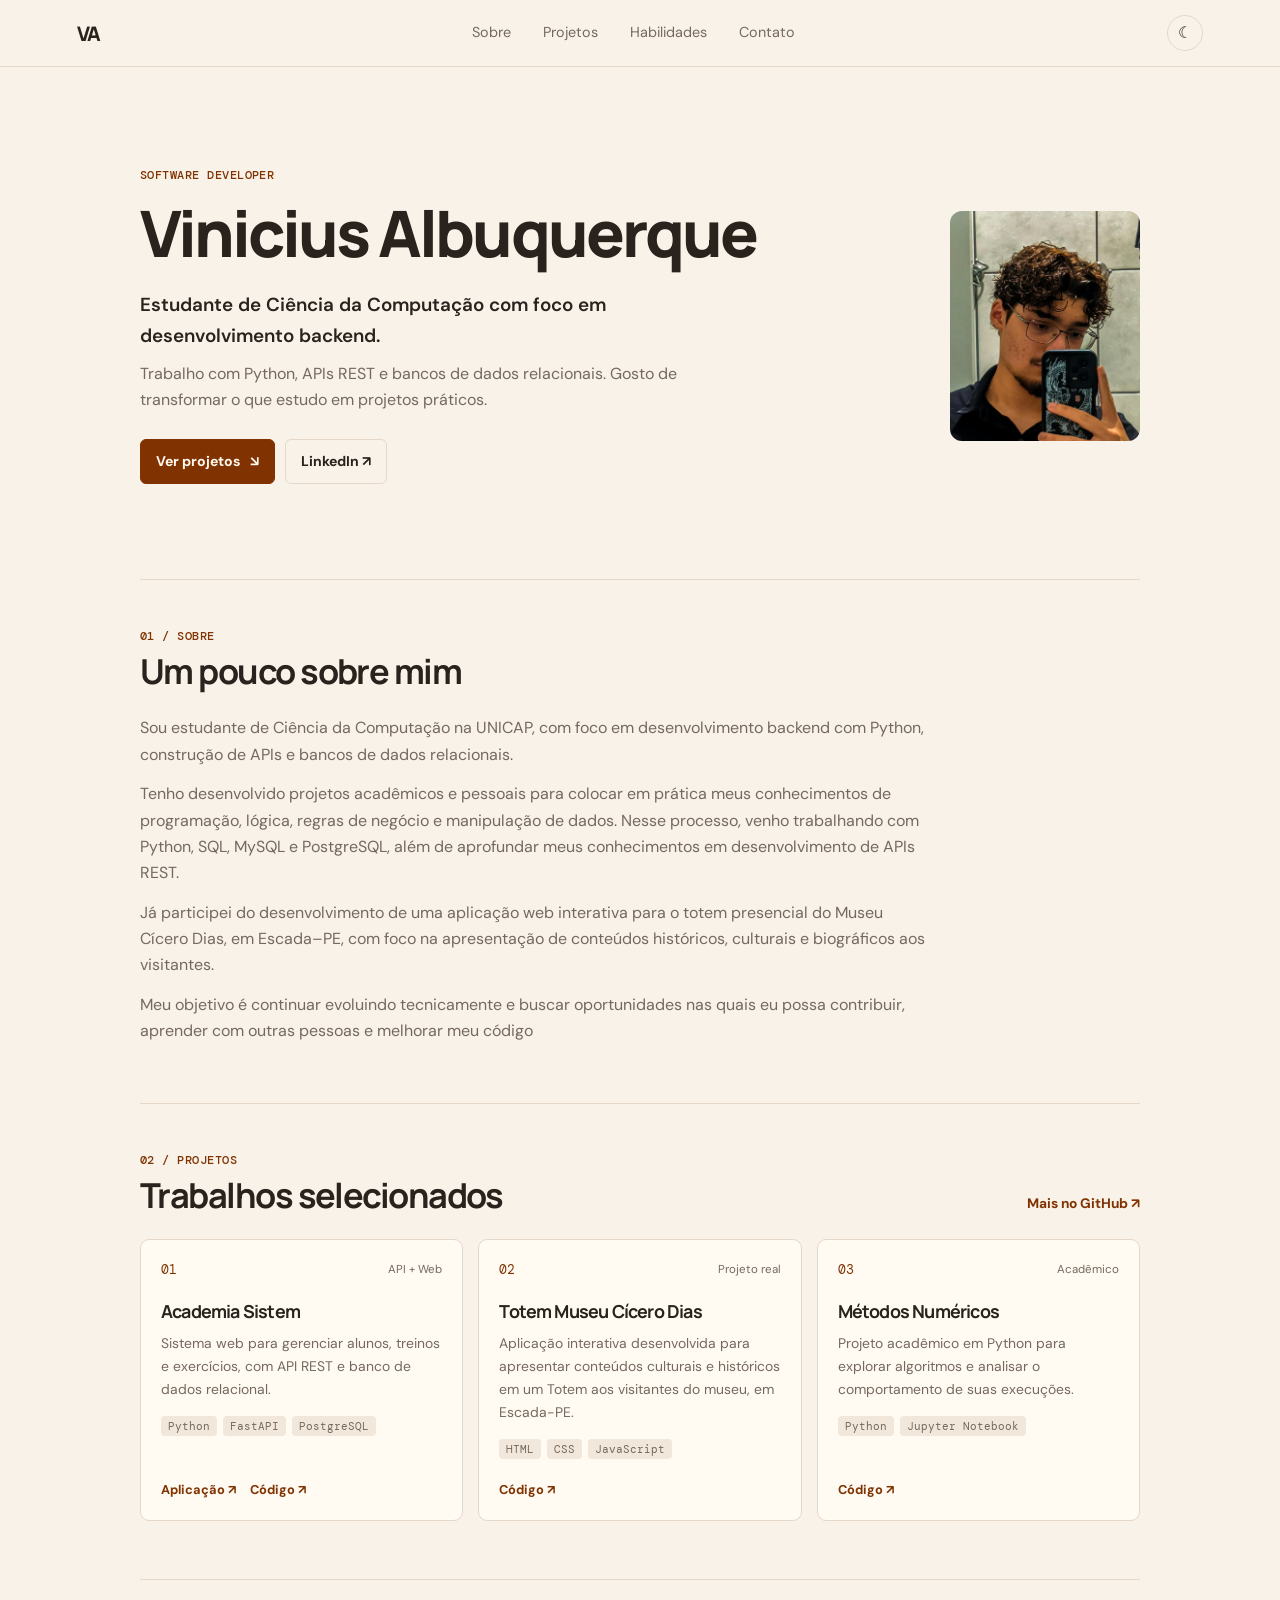
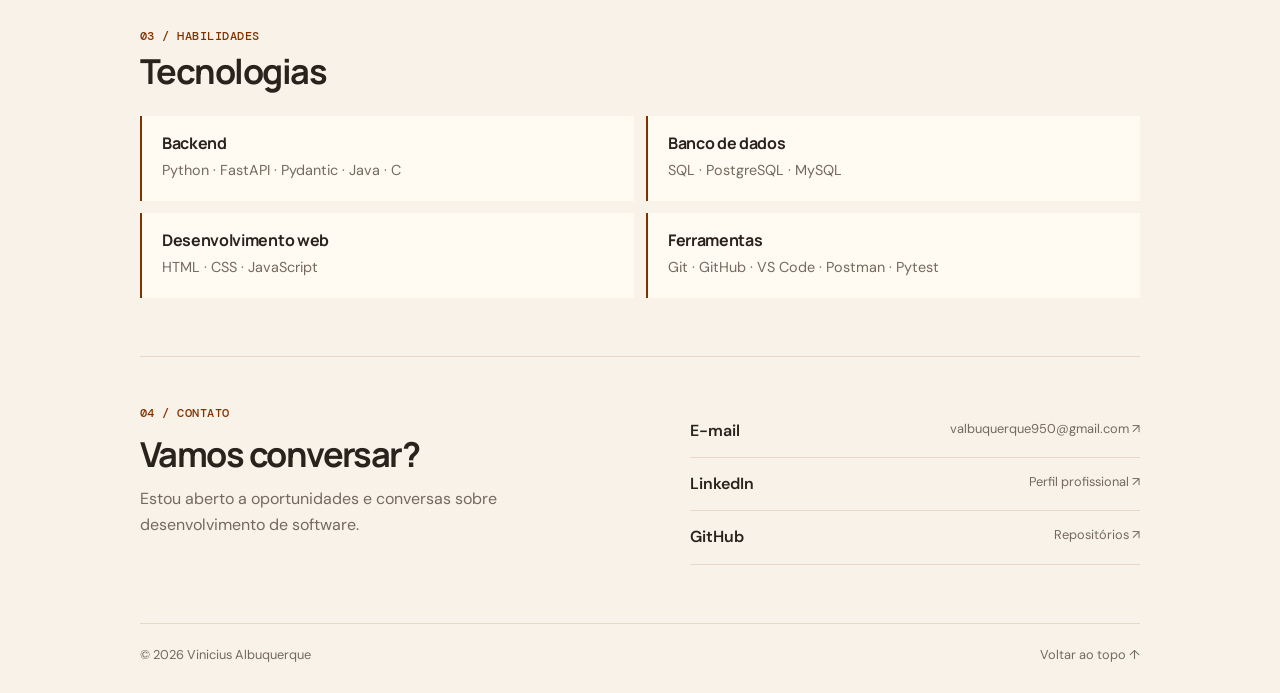
==== commit 5c13054c: "refactor: atualizando conteudo contato" ====
--- a/index.html
+++ b/index.html
@@ -35,7 +35,12 @@
                     <a class="botao botao-secundario" href="https://www.linkedin.com/in/vinicius-albuquerque-376a172ba/" target="_blank" rel="noopener noreferrer">LinkedIn ↗</a>
                 </div>
             </div>
-            <div class="monograma" aria-hidden="true">VA</div>
+            <div class="foto-perfil">
+                <img
+                    src="img/fotoeu.jpeg"
+                    alt="Foto de Vinicius Albuquerque"
+                >
+            </div>
         </section>
 
         <section class="secao secao-largura" id="sobre">
@@ -132,7 +137,12 @@
                 <p>Estou aberto a oportunidades e conversas sobre desenvolvimento de software.</p>
             </div>
             <div class="contato-links">
-                <a href="mailto:">E-mail <span>Adicione seu e-mail ↗</span></a>
+                <a href="https://mail.google.com/mail/?view=cm&fs=1&to=valbuquerque950@gmail.com"
+                target="_blank"
+                rel="noopener noreferrer">
+                    E-mail
+                    <span>valbuquerque950@gmail.com ↗</span>
+                </a>
                 <a href="https://www.linkedin.com/in/vinicius-albuquerque-376a172ba/" target="_blank" rel="noopener noreferrer">LinkedIn <span>Perfil profissional ↗</span></a>
                 <a href="https://github.com/Viniccius-Albuquerque" target="_blank" rel="noopener noreferrer">GitHub <span>Repositórios ↗</span></a>
             </div>
--- a/css/style.css
+++ b/css/style.css
@@ -103,11 +103,20 @@
 }
 .botao:hover { transform: translateY(-2px); opacity: .9; }
 .botao-secundario { background: transparent; color: var(--texto); border-color: var(--borda); }
-.monograma {
-    color: var(--destaque);
-    font: 800 7rem/1 'Manrope', sans-serif;
-    letter-spacing: -.12em;
-    text-align: right;
+.foto-perfil {
+    width: 190px;
+    height: 230px;
+    justify-self: end;
+    overflow: hidden;
+    border-radius: 12px;
+    background: var(--superficie);
+}
+.foto-perfil img {
+    display: block;
+    width: 100%;
+    height: 100%;
+    object-fit: cover;
+    object-position: center;
 }
 
 .secao { padding-block: 48px 58px; border-top: 1px solid var(--borda); }
@@ -157,7 +166,10 @@
     .navegacao { gap: 14px; }
     .navegacao a { font-size: .82rem; }
     .inicio { grid-template-columns: 1fr 100px; gap: 22px; padding-block: 75px; }
-    .monograma { font-size: 4.5rem; }
+    .foto-perfil {
+        width: 140px;
+        height: 180px;
+    }
     .grade-projetos { grid-template-columns: 1fr 1fr; }
     .projeto { min-height: 250px; }
 }
@@ -168,7 +180,11 @@
     .navegacao a { font-size: .8rem; }
     .inicio { grid-template-columns: 1fr; gap: 25px; padding-block: 65px; }
     .inicio h1 { font-size: 2.65rem; }
-    .monograma { display: none; }
+    .foto-perfil {
+        width: 130px;
+        height: 160px;
+        justify-self: start;
+    }
     .secao { padding-block: 38px 45px; }
     .titulo-com-link { align-items: start; flex-direction: column; gap: 10px; }
     .grade-projetos, .grade-habilidades, .contato { grid-template-columns: 1fr; }
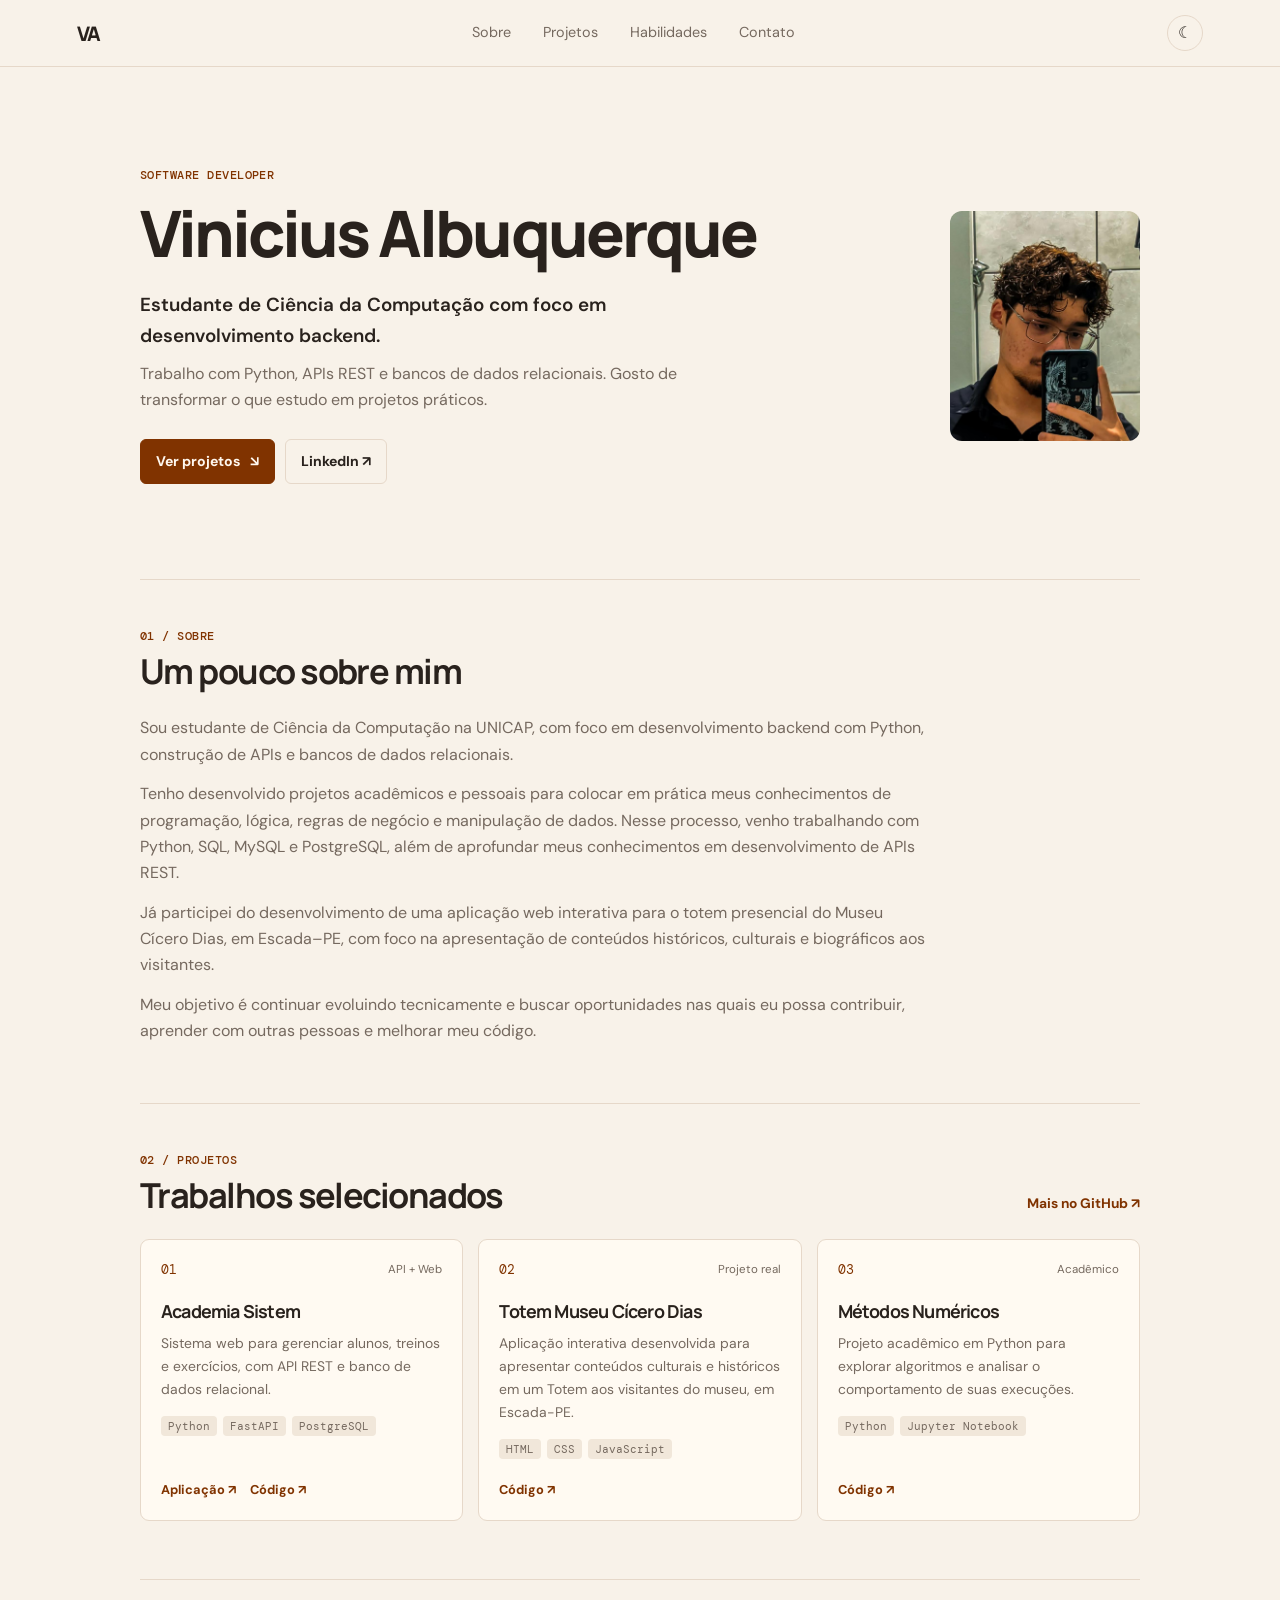
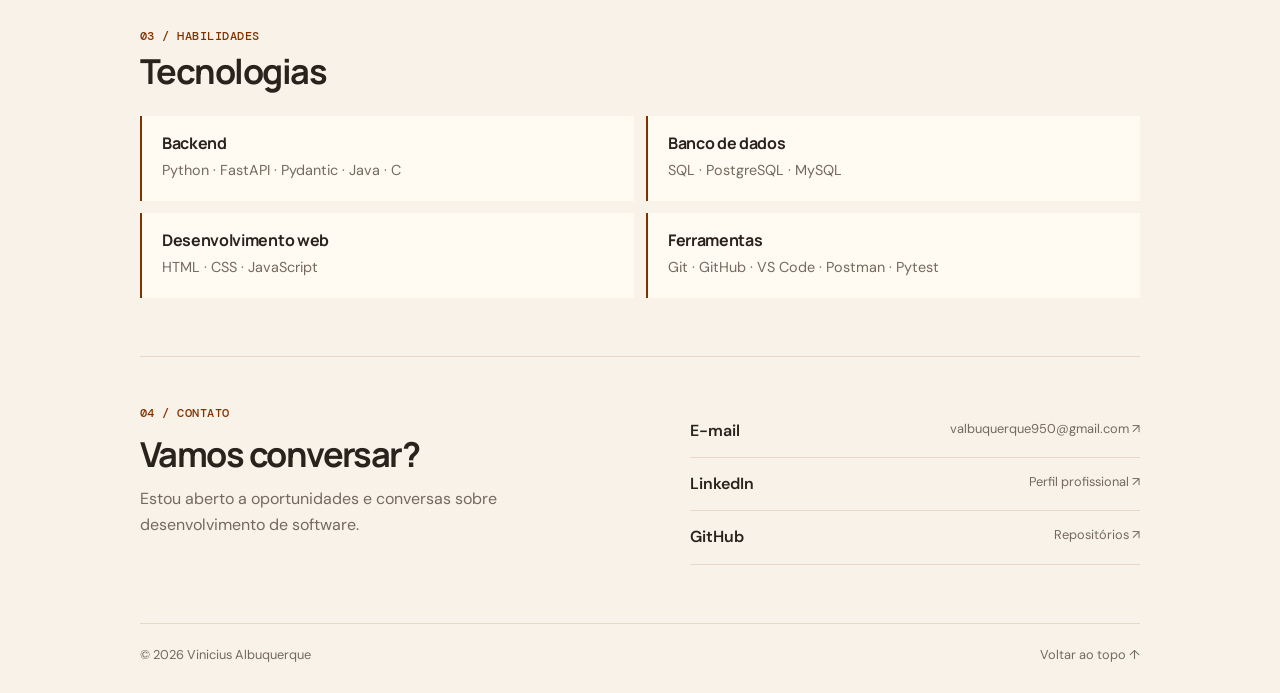
==== commit 84cc7c9c: "refactor: atualizando conteudo img" ====
--- a/index.html
+++ b/index.html
@@ -52,7 +52,7 @@
                 <p>Sou estudante de Ciência da Computação na UNICAP, com foco em desenvolvimento backend com Python, construção de APIs e bancos de dados relacionais.</p>
                 <p>Tenho desenvolvido projetos acadêmicos e pessoais para colocar em prática meus conhecimentos de programação, lógica, regras de negócio e manipulação de dados. Nesse processo, venho trabalhando com Python, SQL, MySQL e PostgreSQL, além de aprofundar meus conhecimentos em desenvolvimento de APIs REST.</p>
                 <p>Já participei do desenvolvimento de uma aplicação web interativa para o totem presencial do Museu Cícero Dias, em Escada–PE, com foco na apresentação de conteúdos históricos, culturais e biográficos aos visitantes.</p>
-                <p>Meu objetivo é continuar evoluindo tecnicamente e buscar oportunidades nas quais eu possa contribuir, aprender com outras pessoas e melhorar meu código</p>
+                <p>Meu objetivo é continuar evoluindo tecnicamente e buscar oportunidades nas quais eu possa contribuir, aprender com outras pessoas e melhorar meu código.</p>
             </div>
         </section>
 
--- a/css/style.css
+++ b/css/style.css
@@ -162,35 +162,109 @@
 .rodape a:hover { color: var(--destaque); }
 
 @media (max-width: 760px) {
-    .cabecalho { gap: 15px; padding-inline: 5%; }
-    .navegacao { gap: 14px; }
-    .navegacao a { font-size: .82rem; }
-    .inicio { grid-template-columns: 1fr 100px; gap: 22px; padding-block: 75px; }
+    .cabecalho {
+        gap: 15px;
+        padding-inline: 5%;
+    }
+    .navegacao {
+        gap: 14px;
+    }
+    .navegacao a {
+        font-size: .82rem;
+    }
+    .inicio {
+        grid-template-columns: minmax(0, 1fr) 120px;
+        align-items: center;
+        gap: 20px;
+        padding-block: 75px;
+    }
+    .inicio h1 {
+        font-size: clamp(2rem, 5vw, 2.8rem);
+        overflow-wrap: anywhere;
+    }
+    .cargo {
+        font-size: 1rem;
+    }
     .foto-perfil {
-        width: 140px;
-        height: 180px;
-    }
-    .grade-projetos { grid-template-columns: 1fr 1fr; }
-    .projeto { min-height: 250px; }
+        width: 120px;
+        height: 150px;
+        justify-self: end;
+    }
+    .grade-projetos {
+        grid-template-columns: 1fr 1fr;
+    }
+    .projeto {
+        min-height: 250px;
+    }
 }
 @media (max-width: 540px) {
-    .cabecalho { flex-wrap: wrap; }
-    .marca { margin-right: auto; }
-    .navegacao { order: 3; width: 100%; justify-content: space-between; gap: 8px; }
-    .navegacao a { font-size: .8rem; }
-    .inicio { grid-template-columns: 1fr; gap: 25px; padding-block: 65px; }
-    .inicio h1 { font-size: 2.65rem; }
+    .cabecalho {
+        flex-wrap: wrap;
+    }
+    .marca {
+        margin-right: auto;
+    }
+    .navegacao {
+        order: 3;
+        width: 100%;
+        justify-content: space-between;
+        gap: 8px;
+    }
+    .navegacao a {
+        font-size: .8rem;
+    }
+    .inicio {
+        grid-template-columns: minmax(0, 1fr) 95px;
+        align-items: center;
+        gap: 12px;
+        padding-block: 55px;
+    }
+    .inicio h1 {
+        font-size: clamp(1.65rem, 7vw, 2.4rem);
+        overflow-wrap: anywhere;
+    }
+    .cargo {
+        font-size: .92rem;
+    }
+    .resumo {
+        font-size: .88rem;
+    }
     .foto-perfil {
-        width: 130px;
-        height: 160px;
-        justify-self: start;
-    }
-    .secao { padding-block: 38px 45px; }
-    .titulo-com-link { align-items: start; flex-direction: column; gap: 10px; }
-    .grade-projetos, .grade-habilidades, .contato { grid-template-columns: 1fr; }
-    .projeto { min-height: 0; }
-    .contato { gap: 22px; }
-    .rodape { flex-direction: column; gap: 8px; }
+        width: 95px;
+        height: 125px;
+        justify-self: end;
+        border-radius: 9px;
+    }
+    .acoes {
+        gap: 8px;
+    }
+    .botao {
+        padding: 9px 10px;
+        font-size: .8rem;
+    }
+    .secao {
+        padding-block: 38px 45px;
+    }
+    .titulo-com-link {
+        align-items: start;
+        flex-direction: column;
+        gap: 10px;
+    }
+    .grade-projetos,
+    .grade-habilidades,
+    .contato {
+        grid-template-columns: 1fr;
+    }
+    .projeto {
+        min-height: 0;
+    }
+    .contato {
+        gap: 22px;
+    }
+    .rodape {
+        flex-direction: column;
+        gap: 8px;
+    }
 }
 @media (prefers-reduced-motion: reduce) {
     html { scroll-behavior: auto; }
